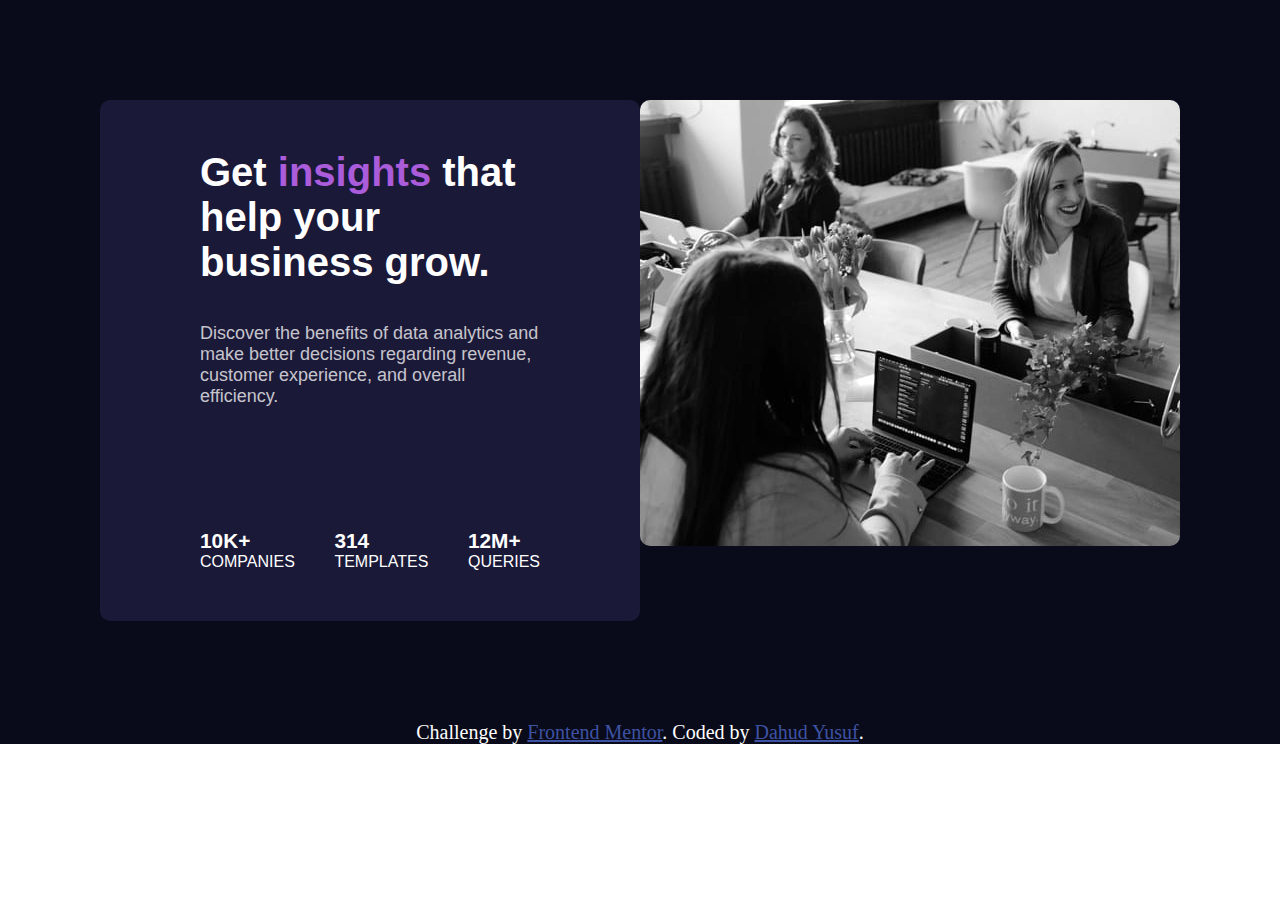
==== index.html @ 7ff89c57 "Stats preview card component" ====
<!DOCTYPE html>
<html lang="en">
<head>
  <meta charset="UTF-8">
  <meta name="viewport" content="width=device-width, initial-scale=1.0"> <!-- displays site properly based on user's device -->
  <link rel="stylesheet" href="style.css">
  <link rel="icon" type="image/png" sizes="32x32" href="./images/favicon-32x32.png">
  
  <title>Frontend Mentor | Stats preview card component</title>

  <!-- Feel free to remove these styles or customise in your own stylesheet 👍 -->
 
</head>
<body>

  <section class="container">
    <div class="sub__container">
      <div class="header">
        <div class="text">
          <h1>Get <span>insights</span> that help your business grow.</h1>
         <br> <p class="text__p"> Discover the benefits of data analytics and make better decisions regarding revenue, customer 
            experience, and overall efficiency.</p>
        </div>

        <br> <br> <br> <br>

        <section class="row">
          <div class="col">
            <h3>10k+</h3>
            <p class="col__text">companies</p>
          </div>

          <div class="col">
            <h3>314</h3>
            <p class="col__text">templates</p>
          </div>

          <div class="col">
            <h3>12m+</h3>
            <p class="col__text">queries</p>
          </div>
        </section>
      </div>


      <div class="image">
        <img src="/stats-preview-card-component-main/images/image-header-desktop.jpg" alt="">
      </div>

    </div>

    <div class="attribution">
      Challenge by <a href="https://www.frontendmentor.io?ref=challenge" target="_blank">Frontend Mentor</a>. 
      Coded by <a href="https://github/yusfate4.com">Dahud Yusuf</a>.
    </div>
  </section>


</body>
</html>
---- style.css ----
*{
    padding: 0;
    margin: 0;
    box-sizing: border-box;
}
@import url('https://fonts.googleapis.com/css2?family=Inter:wght@400;700&family=Lexend+Deca&family=Spartan:wght@400;500;700&display=swap');
@import url('https://fonts.googleapis.com/css2?family=Inter:wght@400;700&family=Spartan:wght@400;500;700&display=swap');
body{
    font-family: 1.125rem;
    color: #fff;
    /* 
*/
}


.container{
    max-width: 1440vh;
    background-color: hsl(233, 47%, 7%);
    margin: 0 auto;
    
    
}

.sub__container{
    padding: 100px;
    display: grid;
    grid-template-columns: repeat(auto-fit, minmax(200px, 1fr));
}
img{
    width: 100%;
}

.header{
    border-radius: 10px;
    padding: 50px 100px;
    background-color:  hsl(244, 38%, 16%);
    width: 100%;
    margin: 0 auto;
    max-width: 750px;
    
}

span{
    color: hsl(277, 64%, 61%);
}

.text{
    width: 100%;
    margin: 0 auto 0 auto;
    color: hsl(0, 0%, 100%);

   
    
    

}

img{
    border-radius: 10px;
    background: hsl(277, 64%, 61%);
}




h1{
    font-size: 2.5rem;
    width: 100%;
    font-family: 'Inter', sans-serif;
    font-weight: 700;
}

.text__p{
    margin: 20px 0 0 0px;
    font-size: 1.125rem;
    font-family: 'Lexend Deca', sans-serif;
    color: hsla(0, 0%, 100%, 0.75);
    width: 100%;
}



.row{
    display: flex;
    justify-content: space-between;
    margin-top: 50px;
    width: 100%;
   
   
}

.col{
    font-family: 'Inter', sans-serif;
    font-weight: 700;
    text-transform: uppercase;
    color:  hsl(0, 0%, 100%);
   
   
}
h3{
    font-size: 1.3rem;
}
.col__text{
    font-weight: 400;
}


.attribution { font-size: 20px; text-align: center; }
.attribution a { color: hsl(228, 45%, 44%); }



@media (max-width: 700px){
    .row{
        display: block;
        margin: 0 auto;
        font-size: 1rem;
        text-align: center;
        
        
      
    }

    .col{
        text-align: center;
        font-size: 1rem;
        margin: 50px 0;
    } 

    /* .text{
        text-align: center;
        max-width: 500px;
        margin: 0 auto 0 auto;
        
    }

    h1{
        text-align: center;
        width: 5%;
        padding-right: 90px;
        font-size: 1.4rem;
    } */
}
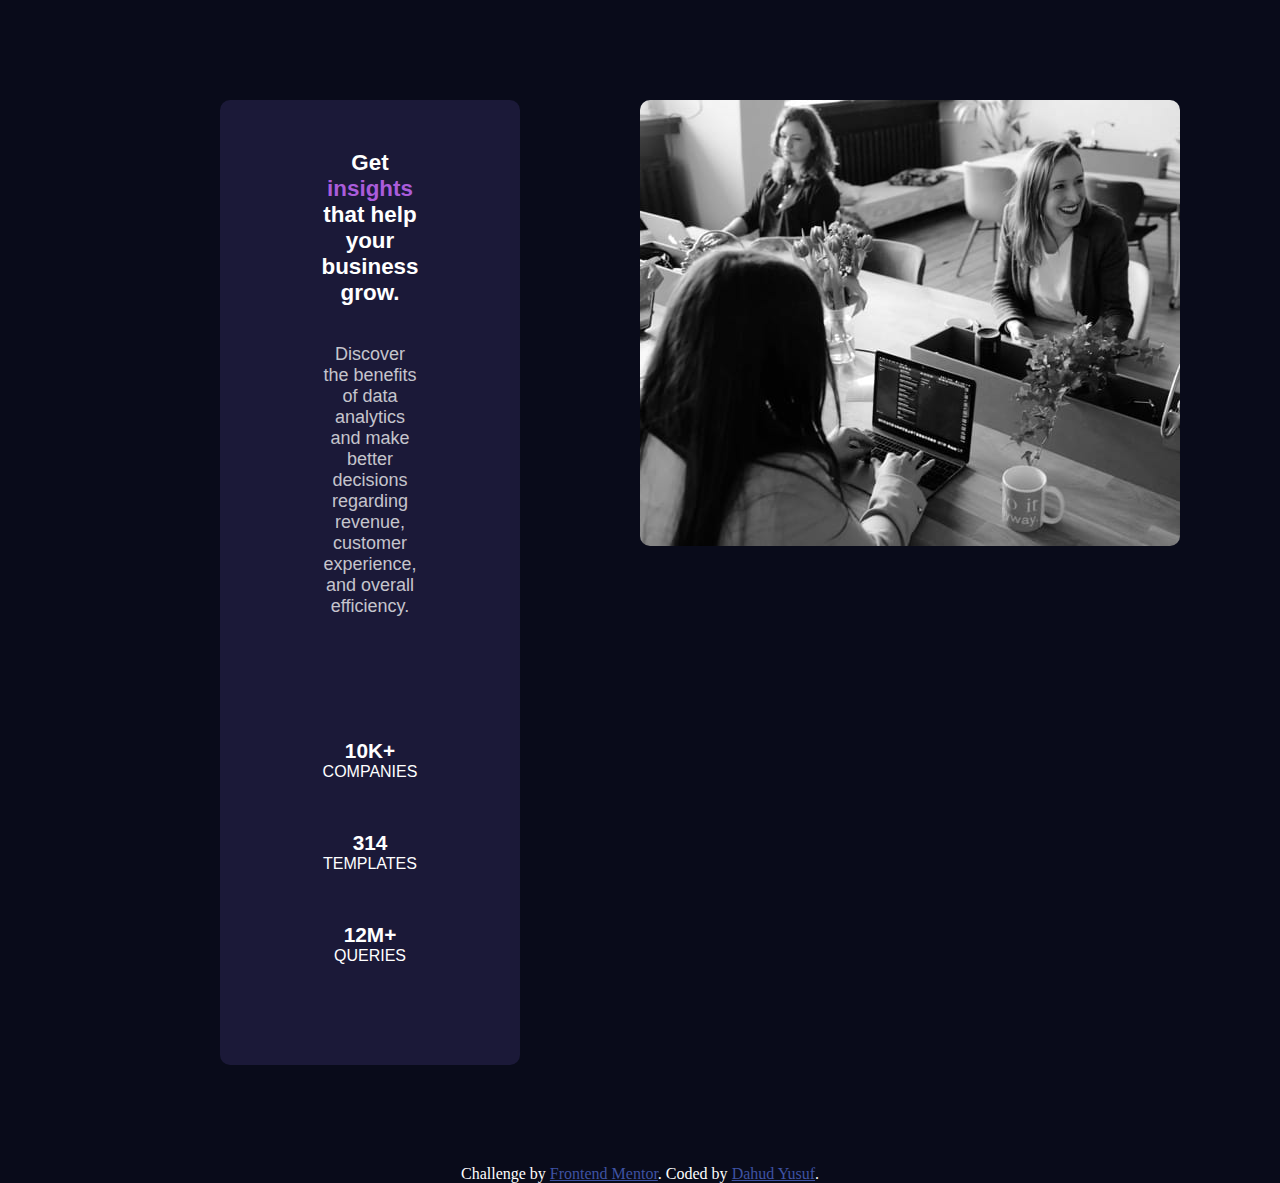
==== commit 515a2cdb: "added some codes" ====
--- a/index.html
+++ b/index.html
@@ -44,7 +44,7 @@
 
 
       <div class="image">
-        <img src="/stats-preview-card-component-main/images/image-header-desktop.jpg" alt="">
+        <img src="/images/image-header-desktop.jpg" alt="">
       </div>
 
     </div>
--- a/style.css
+++ b/style.css
@@ -8,7 +8,7 @@
 body{
     font-family: 1.125rem;
     color: #fff;
-    /* 
+    /*  content
 */
 }
 
@@ -110,7 +110,60 @@
 
 
 
-@media (max-width: 700px){
+@media (max-width: 1440px){
+    .row{
+        display: block;
+        margin: 0 auto;
+        font-size: 1rem;
+        text-align: center;  
+      
+    }
+
+    .col{
+        text-align: center;
+        font-size: 1rem;
+        margin: 50px 0;
+    } 
+
+    .header{
+        max-width: 300px;
+        min-width: 250px;
+    } 
+
+    .attribution{
+        display: block;
+        font-size: 1rem;
+        text-align: center;
+    }
+
+
+/* 
+    .container{
+        max-width: 700px;
+        min-width: 300px;
+    } 
+
+*/
+    .img{
+        width: 100%;
+    } 
+
+    .text{
+        display: block;
+        text-align: center;
+        max-width: 500px;
+        margin: 0 auto 0 auto;
+        
+    }
+
+    h1{
+        text-align: center;   
+        font-size: 1.4rem;
+    }
+}
+
+/* 
+@media (min-width: 375px){
     .row{
         display: block;
         margin: 0 auto;
@@ -127,7 +180,8 @@
         margin: 50px 0;
     } 
 
-    /* .text{
+    .text{
+        display: block;
         text-align: center;
         max-width: 500px;
         margin: 0 auto 0 auto;
@@ -135,9 +189,7 @@
     }
 
     h1{
-        text-align: center;
-        width: 5%;
-        padding-right: 90px;
+        text-align: center;   
         font-size: 1.4rem;
-    } */
-}+    }
+} */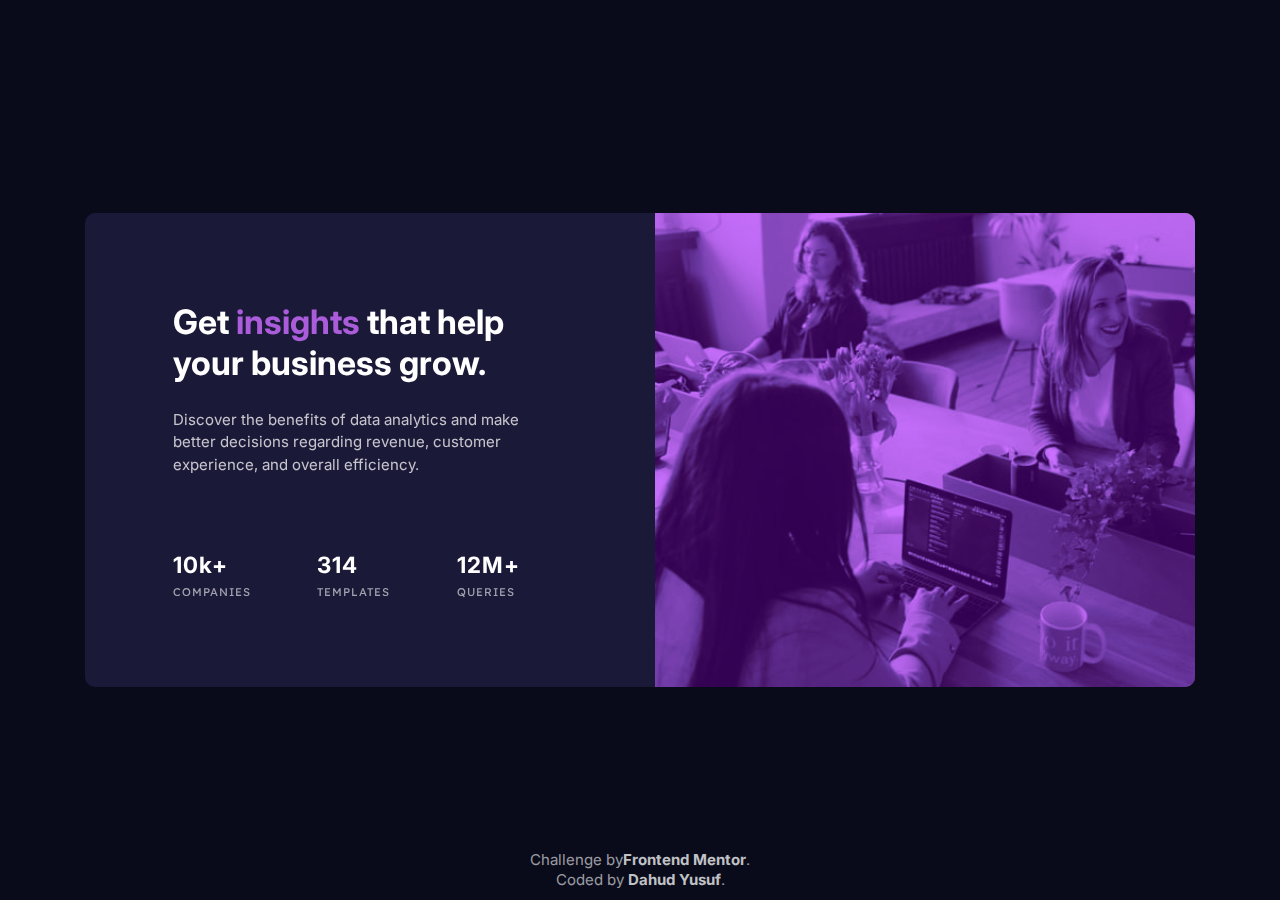
==== commit ccb4d845: "new commit" ====
--- a/index.html
+++ b/index.html
@@ -15,45 +15,41 @@
 
   <section class="container">
     <div class="sub__container">
+      <h1>Get <span>insights</span> that help your business grow.</h1>
       <div class="header">
-        <div class="text">
-          <h1>Get <span>insights</span> that help your business grow.</h1>
-         <br> <p class="text__p"> Discover the benefits of data analytics and make better decisions regarding revenue, customer 
-            experience, and overall efficiency.</p>
-        </div>
+        <p class="text">Discover the benefits of data analytics and make better decisions regarding revenue, customer 
+          experience, and overall efficiency.</p>
+          
+          <ul>
+            <li>
+              <h2>10k+</h2>
+              <p>companies</p>
+            </li>
 
-        <br> <br> <br> <br>
+            <li>
+              <h2>314</h2>
+              <p>templates</p>
+            </li>
 
-        <section class="row">
-          <div class="col">
-            <h3>10k+</h3>
-            <p class="col__text">companies</p>
+            <li>
+              <h2>12M+</h2>
+              <p>queries</p>
+            </li>
+          </ul>
+          </div>
           </div>
 
-          <div class="col">
-            <h3>314</h3>
-            <p class="col__text">templates</p>
-          </div>
-
-          <div class="col">
-            <h3>12m+</h3>
-            <p class="col__text">queries</p>
+          <div class="image">
+            <div class="overlay"><div class="overlay__2"></div></div>
           </div>
         </section>
-      </div>
+  
 
-
-      <div class="image">
-        <img src="/images/image-header-desktop.jpg" alt="">
-      </div>
-
-    </div>
-
-    <div class="attribution">
-      Challenge by <a href="https://www.frontendmentor.io?ref=challenge" target="_blank">Frontend Mentor</a>. 
-      Coded by <a href="https://github/yusfate4.com">Dahud Yusuf</a>.
-    </div>
-  </section>
+<footer class="attribution">
+<p>Challenge by<a href="https://www.frontendmentor.io/challenges/stats-preview-card-component-8JqbgoU62">Frontend Mentor</a>.
+</p>
+<p>Coded by <a href="https://github/yusfate4">Dahud Yusuf</a>.</p>
+</footer>
 
 
 </body>
--- a/style.css
+++ b/style.css
@@ -1,195 +1,233 @@
-*{
-    padding: 0;
-    margin: 0;
-    box-sizing: border-box;
-}
+/* font-size */
+
 @import url('https://fonts.googleapis.com/css2?family=Inter:wght@400;700&family=Lexend+Deca&family=Spartan:wght@400;500;700&display=swap');
 @import url('https://fonts.googleapis.com/css2?family=Inter:wght@400;700&family=Spartan:wght@400;500;700&display=swap');
+
+*,
+*::after,
+*::before {
+  margin: 0;
+  padding: 0;
+  box-sizing: border-box;
+}
+
+/* variables */
+
+:root {
+    font-size: 15px;
+    --prim-dark-blue: hsl(233, 47%, 7%);
+    --prim-sat-blue: hsl(244, 38%, 16%);
+    --prim-violet: hsl(277, 64%, 61%);
+  
+    --neu-white: hsl(0, 0%, 100%);
+    --neu-trans-white: hsla(0, 0%, 100%, 0.75);
+    --neu-more-trans-white: hsla(0, 0%, 100%, 0.6);
+  
+    --bg-violet: hsl(277deg, 100%, 50%, 0.42);
+    --bg-light-violet: hsl(293deg, 42%, 35%, 0.24);
+  }
+  
 body{
-    font-family: 1.125rem;
-    color: #fff;
-    /*  content
-*/
-}
-
-
-.container{
-    max-width: 1440vh;
-    background-color: hsl(233, 47%, 7%);
-    margin: 0 auto;
-    
-    
-}
-
-.sub__container{
-    padding: 100px;
-    display: grid;
-    grid-template-columns: repeat(auto-fit, minmax(200px, 1fr));
-}
-img{
-    width: 100%;
-}
-
-.header{
-    border-radius: 10px;
-    padding: 50px 100px;
-    background-color:  hsl(244, 38%, 16%);
-    width: 100%;
-    margin: 0 auto;
-    max-width: 750px;
-    
-}
-
-span{
-    color: hsl(277, 64%, 61%);
-}
-
-.text{
-    width: 100%;
-    margin: 0 auto 0 auto;
-    color: hsl(0, 0%, 100%);
-
-   
-    
-    
-
-}
-
-img{
-    border-radius: 10px;
-    background: hsl(277, 64%, 61%);
-}
-
-
-
-
-h1{
-    font-size: 2.5rem;
-    width: 100%;
-    font-family: 'Inter', sans-serif;
-    font-weight: 700;
-}
-
-.text__p{
-    margin: 20px 0 0 0px;
-    font-size: 1.125rem;
-    font-family: 'Lexend Deca', sans-serif;
-    color: hsla(0, 0%, 100%, 0.75);
-    width: 100%;
-}
-
-
-
-.row{
-    display: flex;
-    justify-content: space-between;
-    margin-top: 50px;
-    width: 100%;
-   
-   
-}
-
-.col{
-    font-family: 'Inter', sans-serif;
-    font-weight: 700;
-    text-transform: uppercase;
-    color:  hsl(0, 0%, 100%);
-   
-   
-}
-h3{
-    font-size: 1.3rem;
-}
-.col__text{
+    font-family: "Inter", sans-serif;
+    display: flex;
+    justify-content: center;
+    align-items: center;
+    min-height: 100vh;
+    background-color: var(--prim-dark-blue);
+    color: var(--neu-white);
     font-weight: 400;
 }
 
 
-.attribution { font-size: 20px; text-align: center; }
-.attribution a { color: hsl(228, 45%, 44%); }
-
-
-
-@media (max-width: 1440px){
-    .row{
-        display: block;
-        margin: 0 auto;
-        font-size: 1rem;
-        text-align: center;  
-      
-    }
-
-    .col{
-        text-align: center;
-        font-size: 1rem;
-        margin: 50px 0;
-    } 
-
-    .header{
-        max-width: 300px;
-        min-width: 250px;
-    } 
-
-    .attribution{
-        display: block;
-        font-size: 1rem;
-        text-align: center;
-    }
-
-
-/* 
-    .container{
-        max-width: 700px;
-        min-width: 300px;
-    } 
-
-*/
-    .img{
-        width: 100%;
-    } 
-
-    .text{
-        display: block;
-        text-align: center;
-        max-width: 500px;
-        margin: 0 auto 0 auto;
-        
-    }
-
-    h1{
-        text-align: center;   
-        font-size: 1.4rem;
-    }
-}
-
-/* 
-@media (min-width: 375px){
-    .row{
-        display: block;
-        margin: 0 auto;
-        font-size: 1rem;
-        text-align: center;
-        
-        
-      
-    }
-
-    .col{
-        text-align: center;
-        font-size: 1rem;
-        margin: 50px 0;
-    } 
-
-    .text{
-        display: block;
-        text-align: center;
-        max-width: 500px;
-        margin: 0 auto 0 auto;
-        
-    }
-
-    h1{
-        text-align: center;   
-        font-size: 1.4rem;
-    }
-} */+/* stats card */
+
+.container {
+    min-width: 600px;
+    z-index: 1;
+    display: flex;
+    margin: 1em;
+  }
+  
+.sub__container{
+    display: flex;
+    flex-direction: column;
+    padding: 5.85em 7em 5.85em 5.85em;
+    width: 570px;
+    min-width: 300px;
+    background: var(--prim-sat-blue);
+    border-radius: 10px 0 0 10px;
+  }
+  
+.sub__container h1 {
+    color: var(--neu-white);
+    font-size: 2.25rem;
+    margin-bottom: 0.75em;
+    font-weight: 700;
+  }
+  
+.sub__container span {
+    color: var(--prim-violet);
+  }
+  
+.sub__container .header {
+    margin-right: 2em;
+  }
+  
+.sub__container .text {
+    color: var(--neu-trans-white);
+    line-height: 1.5em;
+    margin-bottom: 5em;
+  }
+  
+.sub__container ul {
+    display: flex;
+    list-style: none;
+    justify-content: space-between;
+    letter-spacing: 1px;
+  }
+  
+.sub__container ul h2 {
+    color: var(--neu-white);
+    margin-bottom: 0.3em;
+  }
+  
+.sub__container ul p {
+    font-family: "Lexend Deca", sans-serif;
+    color: var(--neu-more-trans-white);
+    text-transform: uppercase;
+    font-size: 0.75rem;
+  }
+  
+.image {
+    min-height: 10em;
+    width: 540px;
+    min-width: 200px;
+    background: url(images/image-header-desktop.jpg);
+    background-repeat: no-repeat;
+    background-size: cover;
+    border-radius: 0 10px 10px 0;
+    overflow: hidden;
+  }
+  
+  .overlay {
+    background: var(--bg-violet);
+    height: 100%;
+  }
+  
+  .overlay__2 {
+    background: var(--bg-light-violet);
+    height: 100%;
+    mix-blend-mode: color-burn;
+  }
+  
+  /* footer */
+  
+  .attribution {
+    position: absolute;
+    bottom: 0;
+    font-size: 1rem;
+    line-height: 20px;
+    text-align: center;
+    color: var(--neu-more-trans-white);
+    margin-bottom: 10px;
+  }
+  
+  .attribution a {
+    text-decoration: none;
+    color: var(--neu-trans-white);
+    font-weight: bold;
+  }
+  
+  .attribution a:hover {
+    color: var(--prim-violet);
+  }
+  
+  /* media queries */
+  
+  @media only screen and (max-width: 1024px) {
+    :root {
+      font-size: 12px;
+    }
+    section {
+      padding: 3em 4.5em 3em 3em;
+    }
+  }
+  
+  @media only screen and (max-width: 625px) {
+    body {
+      flex-direction: column;
+    }
+    .container {
+      flex-direction: column-reverse;
+      margin: 10px;
+      min-width: 200px;
+      margin-top: 5em;
+    }
+    .sub__container {
+      padding: 0;
+      padding: 3em;
+      width: 300px;
+      border-radius: 0 0 10px 10px;
+    }
+    .sub__container h1,
+    .sub__container .text {
+      text-align: center;
+    }
+    .sub__container .text {
+      font-size: 1.1rem;
+      margin-bottom: 2em;
+      line-height: 1.75em;
+    }
+    .sub__container .header {
+      margin-right: 0;
+    }
+    .sub__container ul {
+      flex-direction: column;
+      align-items: center;
+    }
+    .sub__container ul li {
+      margin-bottom: 2em;
+    }
+    .sub__container ul h2 {
+      font-size: 2rem;
+      text-align: center;
+      margin-bottom: 0.25em;
+    }
+    .sub__container ul p {
+      font-size: 1.05rem;
+    }
+    .image {
+      height: 220px;
+      width: 300px;
+      border-radius: 10px 10px 0 0;
+      background: url(images/image-header-mobile.jpg) no-repeat;
+      background-size: contain;
+    }
+    .attribution {
+      position: relative;
+      margin-top: 20px;
+    }
+  }
+
+
+
+
+
+
+
+
+
+
+
+
+
+
+
+
+
+
+
+
+
+
+
